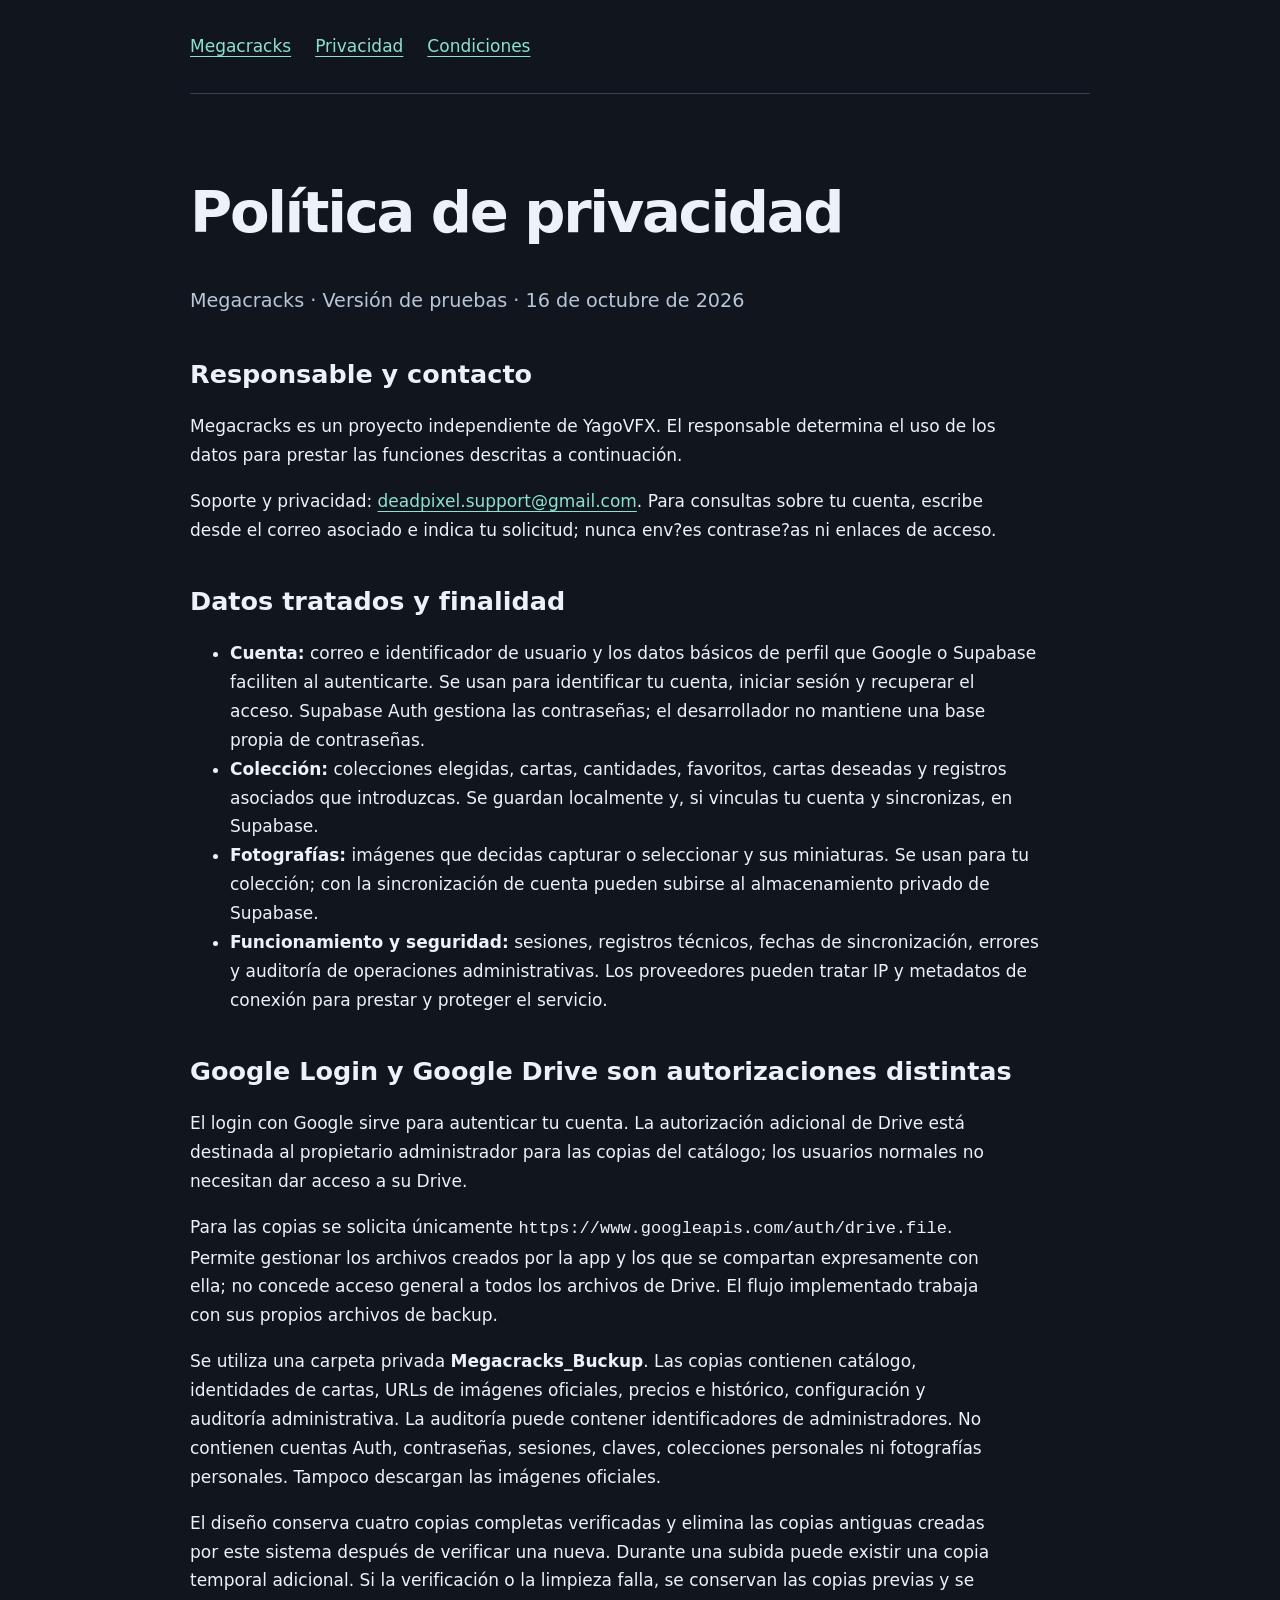
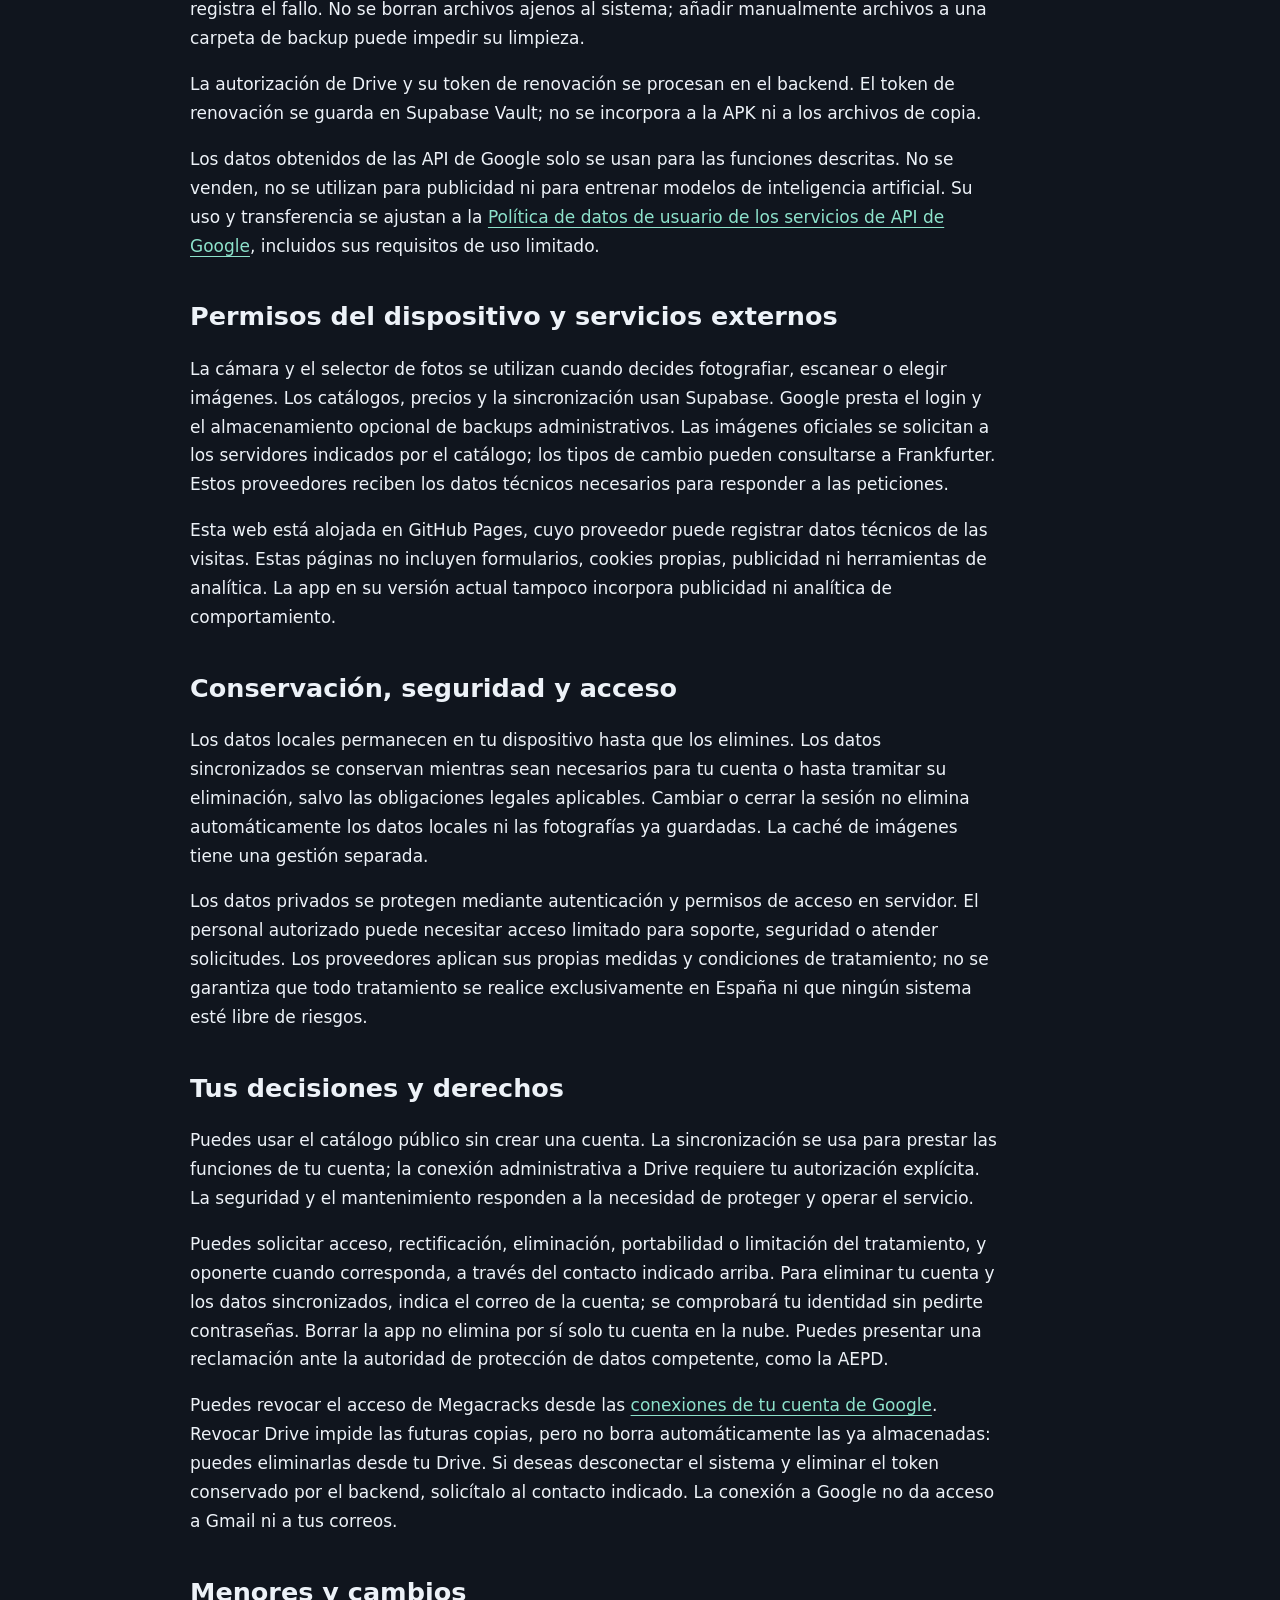
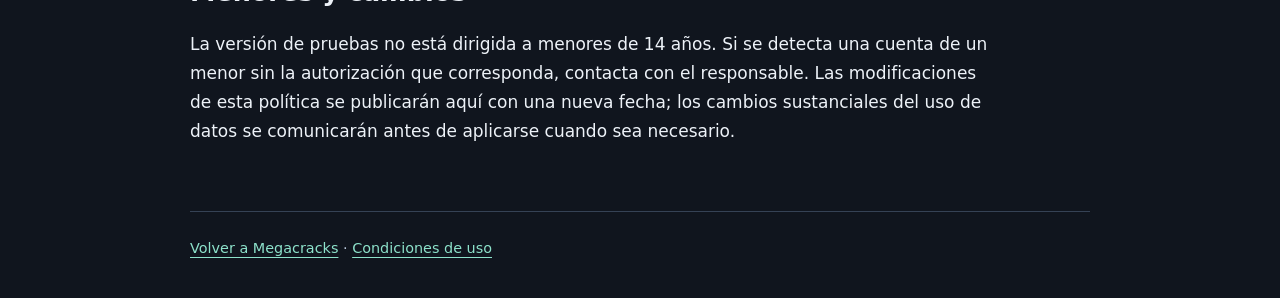
==== privacy/index.html @ 0c3bd31a "up" ====
<!doctype html>
<html lang="es"><head><meta charset="utf-8"><meta name="viewport" content="width=device-width,initial-scale=1"><meta name="robots" content="noindex,nofollow"><meta name="description" content="Privacidad de Megacracks: cuenta, colección, fotografías, sincronización y copias administrativas en Google Drive."><title>Privacidad · Megacracks</title><link rel="stylesheet" href="../styles.css"></head><body><header><nav aria-label="Principal"><a href="../">Megacracks</a><a href="./" aria-current="page">Privacidad</a><a href="../terms/">Condiciones</a></nav></header><main>
<h1>Política de privacidad</h1><p class="lead">Megacracks · Versión de pruebas · 16 de octubre de 2026</p>
<h2>Responsable y contacto</h2><p>Megacracks es un proyecto independiente de YagoVFX. El responsable determina el uso de los datos para prestar las funciones descritas a continuación.</p><p id="contact">Soporte y privacidad: <a href="mailto:deadpixel.support@gmail.com">deadpixel.support@gmail.com</a>. Para consultas sobre tu cuenta, escribe desde el correo asociado e indica tu solicitud; nunca env?es contrase?as ni enlaces de acceso.</p>
<h2>Datos tratados y finalidad</h2><ul><li><strong>Cuenta:</strong> correo e identificador de usuario y los datos básicos de perfil que Google o Supabase faciliten al autenticarte. Se usan para identificar tu cuenta, iniciar sesión y recuperar el acceso. Supabase Auth gestiona las contraseñas; el desarrollador no mantiene una base propia de contraseñas.</li><li><strong>Colección:</strong> colecciones elegidas, cartas, cantidades, favoritos, cartas deseadas y registros asociados que introduzcas. Se guardan localmente y, si vinculas tu cuenta y sincronizas, en Supabase.</li><li><strong>Fotografías:</strong> imágenes que decidas capturar o seleccionar y sus miniaturas. Se usan para tu colección; con la sincronización de cuenta pueden subirse al almacenamiento privado de Supabase.</li><li><strong>Funcionamiento y seguridad:</strong> sesiones, registros técnicos, fechas de sincronización, errores y auditoría de operaciones administrativas. Los proveedores pueden tratar IP y metadatos de conexión para prestar y proteger el servicio.</li></ul>
<h2>Google Login y Google Drive son autorizaciones distintas</h2><p>El login con Google sirve para autenticar tu cuenta. La autorización adicional de Drive está destinada al propietario administrador para las copias del catálogo; los usuarios normales no necesitan dar acceso a su Drive.</p><p>Para las copias se solicita únicamente <code>https://www.googleapis.com/auth/drive.file</code>. Permite gestionar los archivos creados por la app y los que se compartan expresamente con ella; no concede acceso general a todos los archivos de Drive. El flujo implementado trabaja con sus propios archivos de backup.</p><p>Se utiliza una carpeta privada <strong>Megacracks_Buckup</strong>. Las copias contienen catálogo, identidades de cartas, URLs de imágenes oficiales, precios e histórico, configuración y auditoría administrativa. La auditoría puede contener identificadores de administradores. No contienen cuentas Auth, contraseñas, sesiones, claves, colecciones personales ni fotografías personales. Tampoco descargan las imágenes oficiales.</p><p>El diseño conserva cuatro copias completas verificadas y elimina las copias antiguas creadas por este sistema después de verificar una nueva. Durante una subida puede existir una copia temporal adicional. Si la verificación o la limpieza falla, se conservan las copias previas y se registra el fallo. No se borran archivos ajenos al sistema; añadir manualmente archivos a una carpeta de backup puede impedir su limpieza.</p><p>La autorización de Drive y su token de renovación se procesan en el backend. El token de renovación se guarda en Supabase Vault; no se incorpora a la APK ni a los archivos de copia.</p><p>Los datos obtenidos de las API de Google solo se usan para las funciones descritas. No se venden, no se utilizan para publicidad ni para entrenar modelos de inteligencia artificial. Su uso y transferencia se ajustan a la <a href="https://developers.google.com/terms/api-services-user-data-policy">Política de datos de usuario de los servicios de API de Google</a>, incluidos sus requisitos de uso limitado.</p>
<h2>Permisos del dispositivo y servicios externos</h2><p>La cámara y el selector de fotos se utilizan cuando decides fotografiar, escanear o elegir imágenes. Los catálogos, precios y la sincronización usan Supabase. Google presta el login y el almacenamiento opcional de backups administrativos. Las imágenes oficiales se solicitan a los servidores indicados por el catálogo; los tipos de cambio pueden consultarse a Frankfurter. Estos proveedores reciben los datos técnicos necesarios para responder a las peticiones.</p><p>Esta web está alojada en GitHub Pages, cuyo proveedor puede registrar datos técnicos de las visitas. Estas páginas no incluyen formularios, cookies propias, publicidad ni herramientas de analítica. La app en su versión actual tampoco incorpora publicidad ni analítica de comportamiento.</p>
<h2>Conservación, seguridad y acceso</h2><p>Los datos locales permanecen en tu dispositivo hasta que los elimines. Los datos sincronizados se conservan mientras sean necesarios para tu cuenta o hasta tramitar su eliminación, salvo las obligaciones legales aplicables. Cambiar o cerrar la sesión no elimina automáticamente los datos locales ni las fotografías ya guardadas. La caché de imágenes tiene una gestión separada.</p><p>Los datos privados se protegen mediante autenticación y permisos de acceso en servidor. El personal autorizado puede necesitar acceso limitado para soporte, seguridad o atender solicitudes. Los proveedores aplican sus propias medidas y condiciones de tratamiento; no se garantiza que todo tratamiento se realice exclusivamente en España ni que ningún sistema esté libre de riesgos.</p>
<h2>Tus decisiones y derechos</h2><p>Puedes usar el catálogo público sin crear una cuenta. La sincronización se usa para prestar las funciones de tu cuenta; la conexión administrativa a Drive requiere tu autorización explícita. La seguridad y el mantenimiento responden a la necesidad de proteger y operar el servicio.</p><p>Puedes solicitar acceso, rectificación, eliminación, portabilidad o limitación del tratamiento, y oponerte cuando corresponda, a través del contacto indicado arriba. Para eliminar tu cuenta y los datos sincronizados, indica el correo de la cuenta; se comprobará tu identidad sin pedirte contraseñas. Borrar la app no elimina por sí solo tu cuenta en la nube. Puedes presentar una reclamación ante la autoridad de protección de datos competente, como la AEPD.</p><p>Puedes revocar el acceso de Megacracks desde las <a href="https://myaccount.google.com/connections">conexiones de tu cuenta de Google</a>. Revocar Drive impide las futuras copias, pero no borra automáticamente las ya almacenadas: puedes eliminarlas desde tu Drive. Si deseas desconectar el sistema y eliminar el token conservado por el backend, solicítalo al contacto indicado. La conexión a Google no da acceso a Gmail ni a tus correos.</p>
<h2>Menores y cambios</h2><p>La versión de pruebas no está dirigida a menores de 14 años. Si se detecta una cuenta de un menor sin la autorización que corresponda, contacta con el responsable. Las modificaciones de esta política se publicarán aquí con una nueva fecha; los cambios sustanciales del uso de datos se comunicarán antes de aplicarse cuando sea necesario.</p>
</main><footer><a href="../">Volver a Megacracks</a> · <a href="../terms/">Condiciones de uso</a></footer></body></html>
---- styles.css ----
:root{color-scheme:dark;--bg:#10151e;--panel:#1b2432;--text:#edf2f8;--muted:#b8c6d9;--accent:#8de2cb}*{box-sizing:border-box}body{margin:0;background:var(--bg);color:var(--text);font:17px/1.7 system-ui,sans-serif}main,header,footer{width:min(900px,calc(100% - 40px));margin:auto}header{padding:32px 0;border-bottom:1px solid #354255}nav{display:flex;flex-wrap:wrap;gap:24px}a{color:var(--accent);text-underline-offset:4px}a:focus-visible{outline:3px solid var(--accent);outline-offset:5px}main{padding:48px 0}h1{font-size:clamp(2rem,6vw,3.6rem);line-height:1.15;letter-spacing:-.04em}h2{line-height:1.3;margin-top:40px}p,li{max-width:75ch}.lead{font-size:1.2rem;color:var(--muted)}.badge{display:inline-block;padding:4px 12px;border:1px solid #486575;border-radius:30px;font-size:.85rem;color:var(--accent)}.cards{display:grid;grid-template-columns:repeat(auto-fit,minmax(220px,1fr));gap:20px;margin:32px 0}.card{background:var(--panel);padding:24px;border-radius:16px}.card h2{margin-top:0;font-size:1.25rem}footer{padding:24px 0 40px;border-top:1px solid #354255;color:var(--muted);font-size:.9rem}.note{border-left:3px solid var(--accent);padding-left:20px;color:var(--muted)}@media(prefers-reduced-motion:no-preference){a{transition:color .15s}}@media(max-width:450px){main,header,footer{width:calc(100% - 32px)}main{padding-top:24px}}
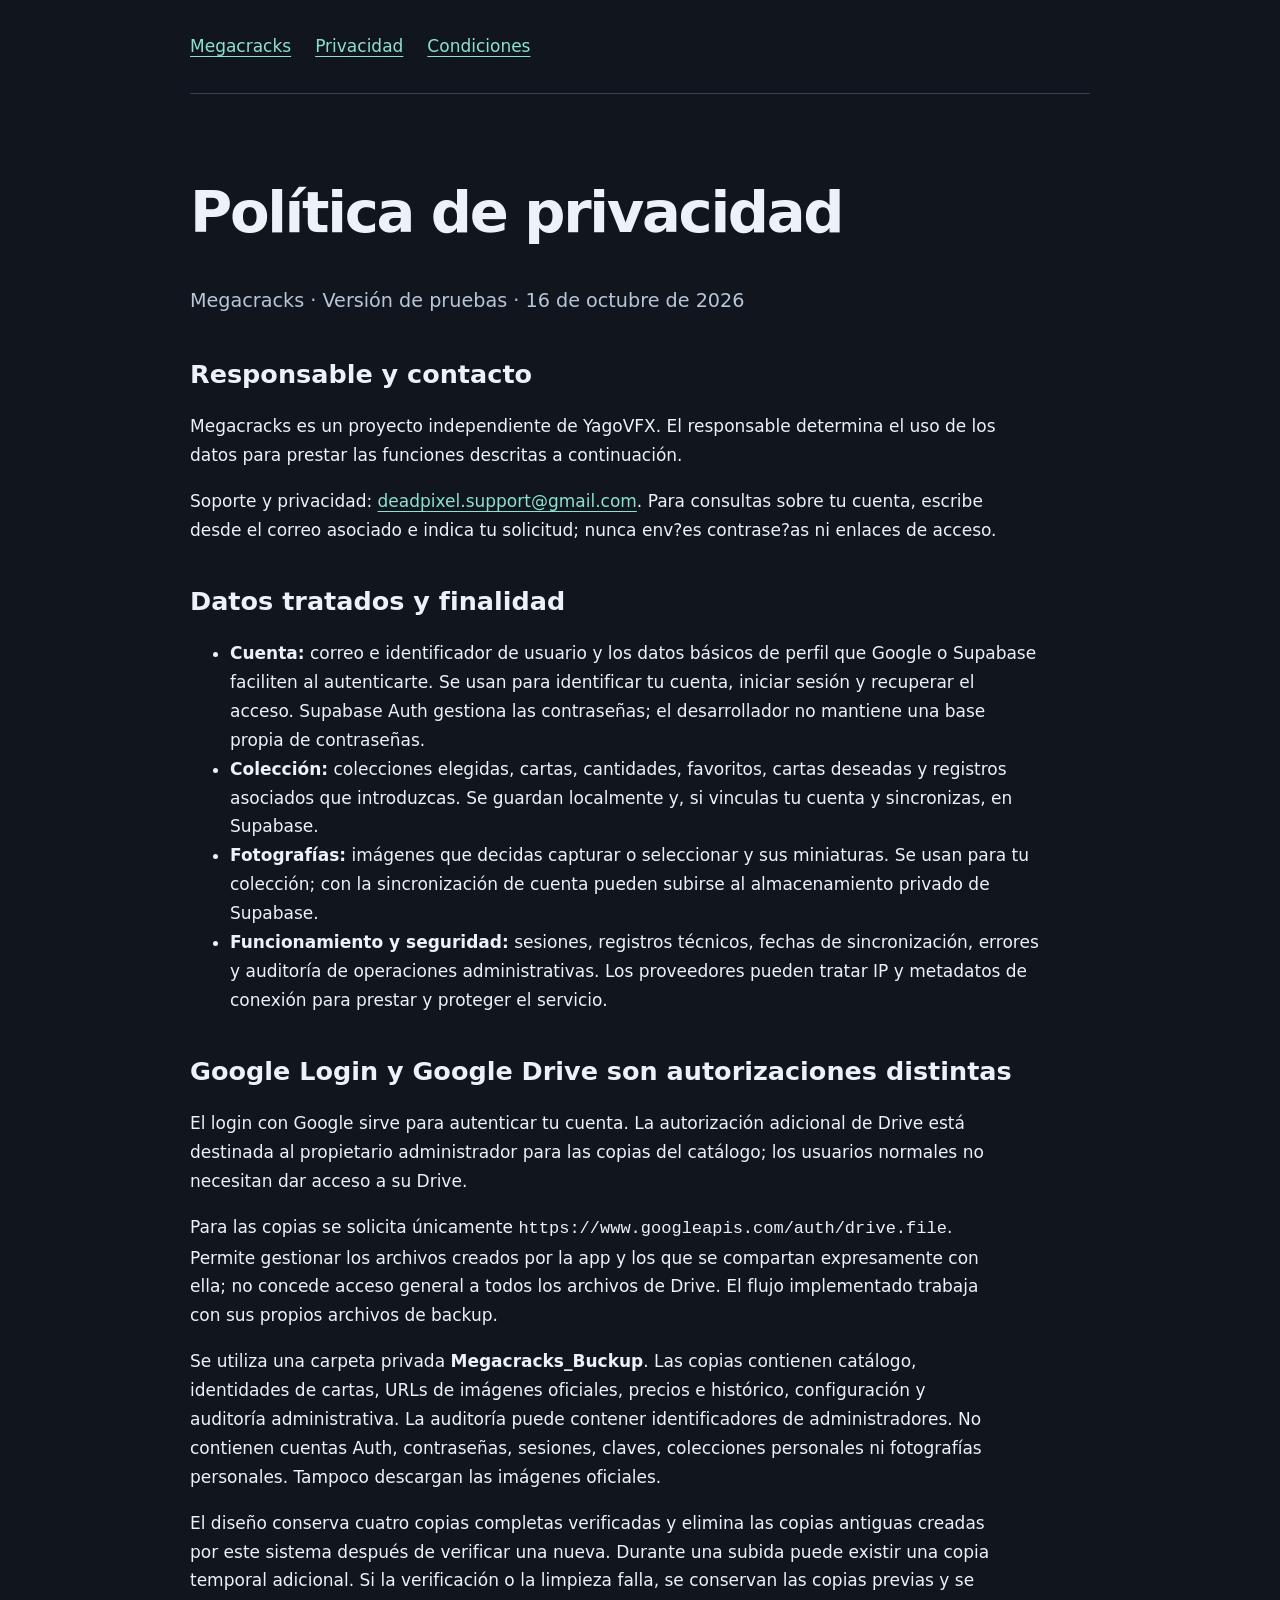
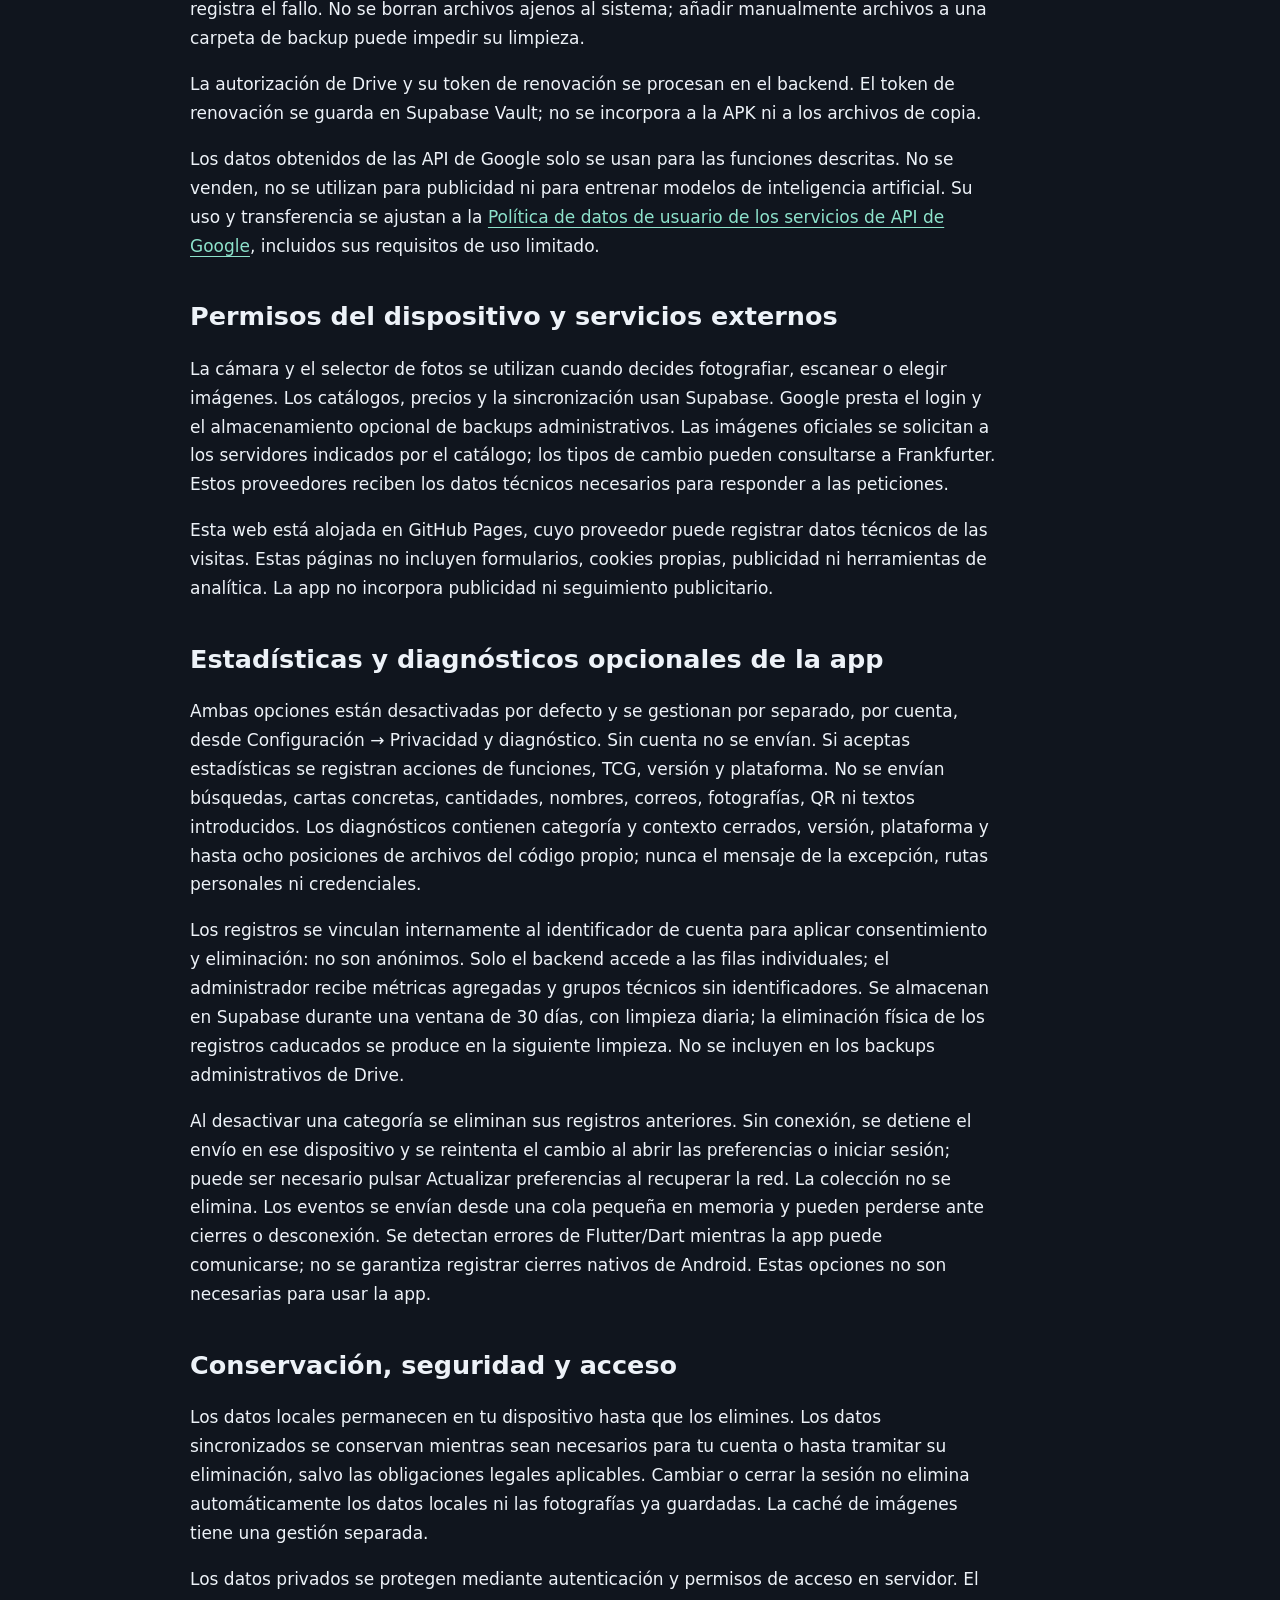
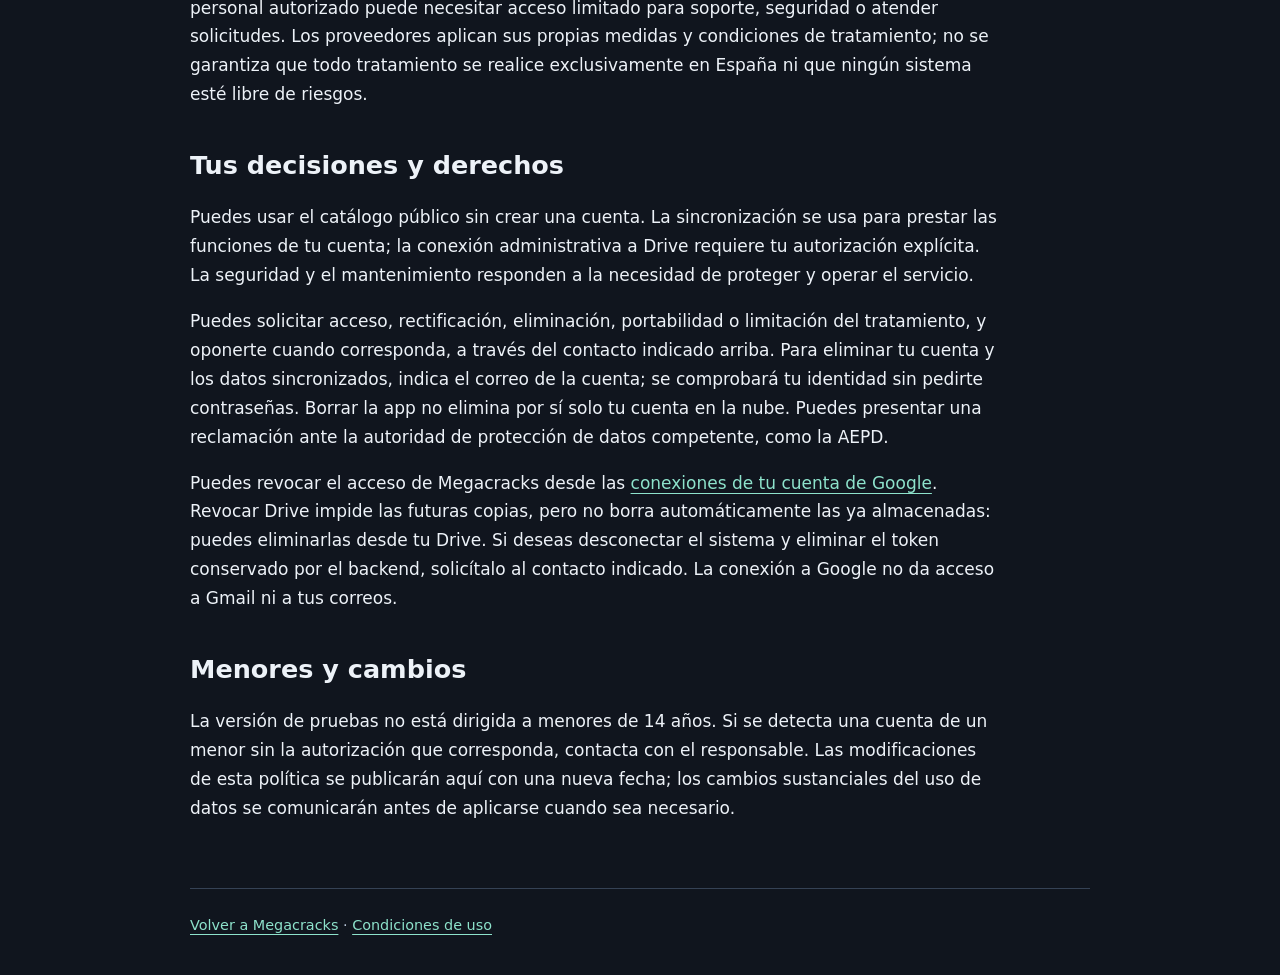
==== commit 38e1b1ba: "up" ====
--- a/privacy/index.html
+++ b/privacy/index.html
@@ -4,7 +4,11 @@
 <h2>Responsable y contacto</h2><p>Megacracks es un proyecto independiente de YagoVFX. El responsable determina el uso de los datos para prestar las funciones descritas a continuación.</p><p id="contact">Soporte y privacidad: <a href="mailto:deadpixel.support@gmail.com">deadpixel.support@gmail.com</a>. Para consultas sobre tu cuenta, escribe desde el correo asociado e indica tu solicitud; nunca env?es contrase?as ni enlaces de acceso.</p>
 <h2>Datos tratados y finalidad</h2><ul><li><strong>Cuenta:</strong> correo e identificador de usuario y los datos básicos de perfil que Google o Supabase faciliten al autenticarte. Se usan para identificar tu cuenta, iniciar sesión y recuperar el acceso. Supabase Auth gestiona las contraseñas; el desarrollador no mantiene una base propia de contraseñas.</li><li><strong>Colección:</strong> colecciones elegidas, cartas, cantidades, favoritos, cartas deseadas y registros asociados que introduzcas. Se guardan localmente y, si vinculas tu cuenta y sincronizas, en Supabase.</li><li><strong>Fotografías:</strong> imágenes que decidas capturar o seleccionar y sus miniaturas. Se usan para tu colección; con la sincronización de cuenta pueden subirse al almacenamiento privado de Supabase.</li><li><strong>Funcionamiento y seguridad:</strong> sesiones, registros técnicos, fechas de sincronización, errores y auditoría de operaciones administrativas. Los proveedores pueden tratar IP y metadatos de conexión para prestar y proteger el servicio.</li></ul>
 <h2>Google Login y Google Drive son autorizaciones distintas</h2><p>El login con Google sirve para autenticar tu cuenta. La autorización adicional de Drive está destinada al propietario administrador para las copias del catálogo; los usuarios normales no necesitan dar acceso a su Drive.</p><p>Para las copias se solicita únicamente <code>https://www.googleapis.com/auth/drive.file</code>. Permite gestionar los archivos creados por la app y los que se compartan expresamente con ella; no concede acceso general a todos los archivos de Drive. El flujo implementado trabaja con sus propios archivos de backup.</p><p>Se utiliza una carpeta privada <strong>Megacracks_Buckup</strong>. Las copias contienen catálogo, identidades de cartas, URLs de imágenes oficiales, precios e histórico, configuración y auditoría administrativa. La auditoría puede contener identificadores de administradores. No contienen cuentas Auth, contraseñas, sesiones, claves, colecciones personales ni fotografías personales. Tampoco descargan las imágenes oficiales.</p><p>El diseño conserva cuatro copias completas verificadas y elimina las copias antiguas creadas por este sistema después de verificar una nueva. Durante una subida puede existir una copia temporal adicional. Si la verificación o la limpieza falla, se conservan las copias previas y se registra el fallo. No se borran archivos ajenos al sistema; añadir manualmente archivos a una carpeta de backup puede impedir su limpieza.</p><p>La autorización de Drive y su token de renovación se procesan en el backend. El token de renovación se guarda en Supabase Vault; no se incorpora a la APK ni a los archivos de copia.</p><p>Los datos obtenidos de las API de Google solo se usan para las funciones descritas. No se venden, no se utilizan para publicidad ni para entrenar modelos de inteligencia artificial. Su uso y transferencia se ajustan a la <a href="https://developers.google.com/terms/api-services-user-data-policy">Política de datos de usuario de los servicios de API de Google</a>, incluidos sus requisitos de uso limitado.</p>
-<h2>Permisos del dispositivo y servicios externos</h2><p>La cámara y el selector de fotos se utilizan cuando decides fotografiar, escanear o elegir imágenes. Los catálogos, precios y la sincronización usan Supabase. Google presta el login y el almacenamiento opcional de backups administrativos. Las imágenes oficiales se solicitan a los servidores indicados por el catálogo; los tipos de cambio pueden consultarse a Frankfurter. Estos proveedores reciben los datos técnicos necesarios para responder a las peticiones.</p><p>Esta web está alojada en GitHub Pages, cuyo proveedor puede registrar datos técnicos de las visitas. Estas páginas no incluyen formularios, cookies propias, publicidad ni herramientas de analítica. La app en su versión actual tampoco incorpora publicidad ni analítica de comportamiento.</p>
+<h2>Permisos del dispositivo y servicios externos</h2><p>La cámara y el selector de fotos se utilizan cuando decides fotografiar, escanear o elegir imágenes. Los catálogos, precios y la sincronización usan Supabase. Google presta el login y el almacenamiento opcional de backups administrativos. Las imágenes oficiales se solicitan a los servidores indicados por el catálogo; los tipos de cambio pueden consultarse a Frankfurter. Estos proveedores reciben los datos técnicos necesarios para responder a las peticiones.</p><p>Esta web está alojada en GitHub Pages, cuyo proveedor puede registrar datos técnicos de las visitas. Estas páginas no incluyen formularios, cookies propias, publicidad ni herramientas de analítica. La app no incorpora publicidad ni seguimiento publicitario.</p><h2>Estadísticas y diagnósticos opcionales de la app</h2>
+<p>Ambas opciones están desactivadas por defecto y se gestionan por separado, por cuenta, desde Configuración → Privacidad y diagnóstico. Sin cuenta no se envían. Si aceptas estadísticas se registran acciones de funciones, TCG, versión y plataforma. No se envían búsquedas, cartas concretas, cantidades, nombres, correos, fotografías, QR ni textos introducidos. Los diagnósticos contienen categoría y contexto cerrados, versión, plataforma y hasta ocho posiciones de archivos del código propio; nunca el mensaje de la excepción, rutas personales ni credenciales.</p>
+<p>Los registros se vinculan internamente al identificador de cuenta para aplicar consentimiento y eliminación: no son anónimos. Solo el backend accede a las filas individuales; el administrador recibe métricas agregadas y grupos técnicos sin identificadores. Se almacenan en Supabase durante una ventana de 30 días, con limpieza diaria; la eliminación física de los registros caducados se produce en la siguiente limpieza. No se incluyen en los backups administrativos de Drive.</p>
+<p>Al desactivar una categoría se eliminan sus registros anteriores. Sin conexión, se detiene el envío en ese dispositivo y se reintenta el cambio al abrir las preferencias o iniciar sesión; puede ser necesario pulsar Actualizar preferencias al recuperar la red. La colección no se elimina. Los eventos se envían desde una cola pequeña en memoria y pueden perderse ante cierres o desconexión. Se detectan errores de Flutter/Dart mientras la app puede comunicarse; no se garantiza registrar cierres nativos de Android. Estas opciones no son necesarias para usar la app.</p>
+
 <h2>Conservación, seguridad y acceso</h2><p>Los datos locales permanecen en tu dispositivo hasta que los elimines. Los datos sincronizados se conservan mientras sean necesarios para tu cuenta o hasta tramitar su eliminación, salvo las obligaciones legales aplicables. Cambiar o cerrar la sesión no elimina automáticamente los datos locales ni las fotografías ya guardadas. La caché de imágenes tiene una gestión separada.</p><p>Los datos privados se protegen mediante autenticación y permisos de acceso en servidor. El personal autorizado puede necesitar acceso limitado para soporte, seguridad o atender solicitudes. Los proveedores aplican sus propias medidas y condiciones de tratamiento; no se garantiza que todo tratamiento se realice exclusivamente en España ni que ningún sistema esté libre de riesgos.</p>
 <h2>Tus decisiones y derechos</h2><p>Puedes usar el catálogo público sin crear una cuenta. La sincronización se usa para prestar las funciones de tu cuenta; la conexión administrativa a Drive requiere tu autorización explícita. La seguridad y el mantenimiento responden a la necesidad de proteger y operar el servicio.</p><p>Puedes solicitar acceso, rectificación, eliminación, portabilidad o limitación del tratamiento, y oponerte cuando corresponda, a través del contacto indicado arriba. Para eliminar tu cuenta y los datos sincronizados, indica el correo de la cuenta; se comprobará tu identidad sin pedirte contraseñas. Borrar la app no elimina por sí solo tu cuenta en la nube. Puedes presentar una reclamación ante la autoridad de protección de datos competente, como la AEPD.</p><p>Puedes revocar el acceso de Megacracks desde las <a href="https://myaccount.google.com/connections">conexiones de tu cuenta de Google</a>. Revocar Drive impide las futuras copias, pero no borra automáticamente las ya almacenadas: puedes eliminarlas desde tu Drive. Si deseas desconectar el sistema y eliminar el token conservado por el backend, solicítalo al contacto indicado. La conexión a Google no da acceso a Gmail ni a tus correos.</p>
 <h2>Menores y cambios</h2><p>La versión de pruebas no está dirigida a menores de 14 años. Si se detecta una cuenta de un menor sin la autorización que corresponda, contacta con el responsable. Las modificaciones de esta política se publicarán aquí con una nueva fecha; los cambios sustanciales del uso de datos se comunicarán antes de aplicarse cuando sea necesario.</p>
